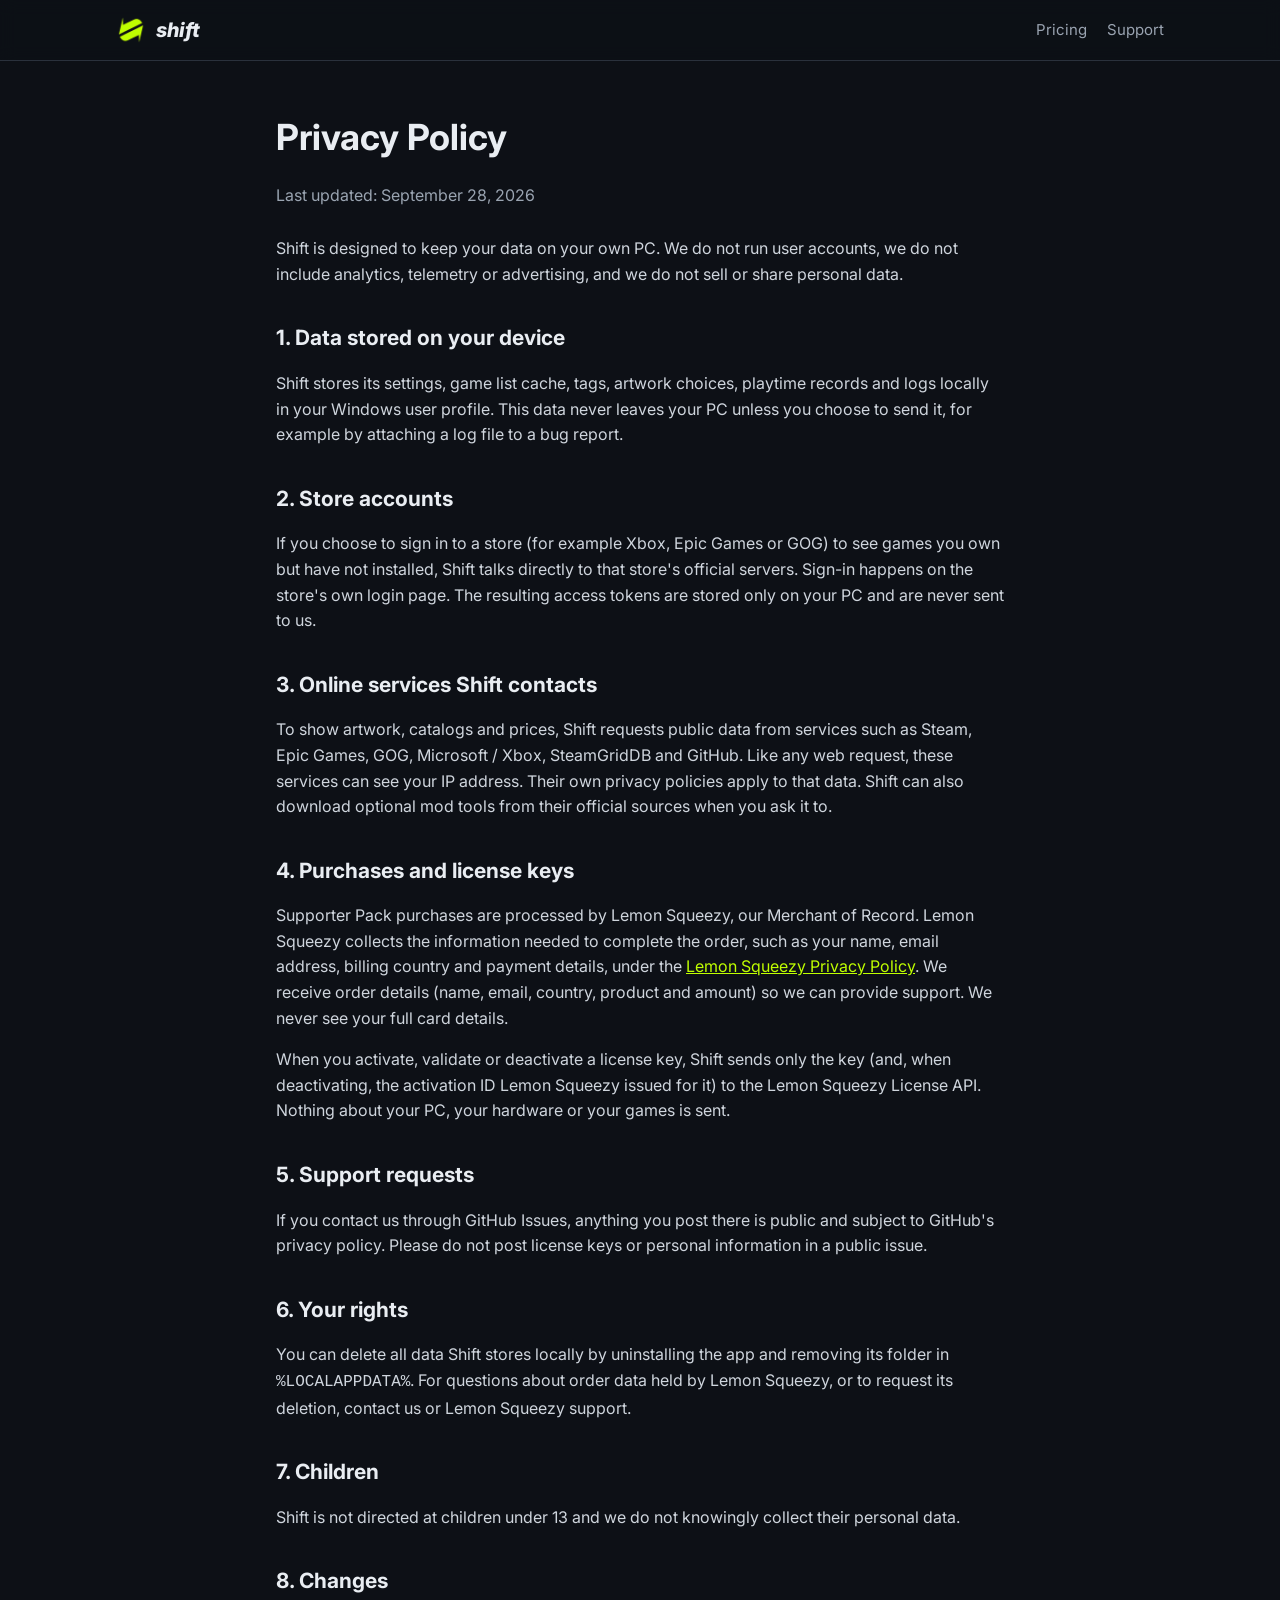
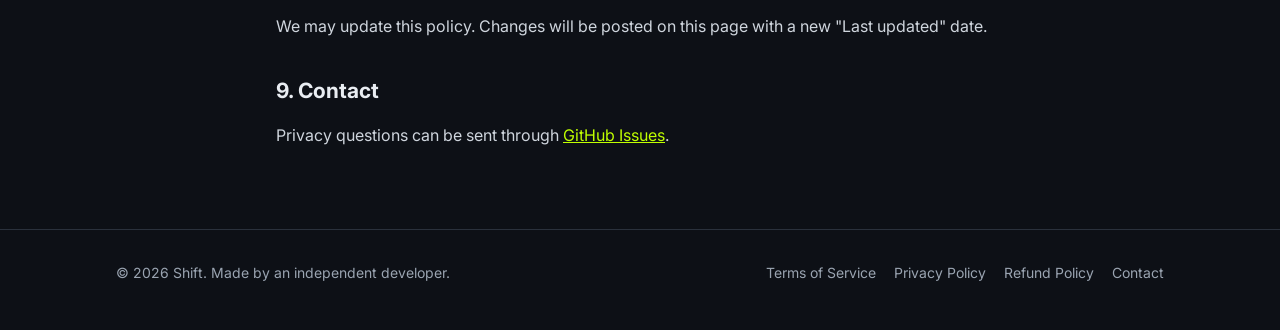
==== docs/privacy.html @ 94a2ec27 "1.1.9: website Shift untuk pendaftaran Lemon Squeezy (landing, Terms, Privacy, Refund)" ====
<!doctype html>
<html lang="en">
<head>
  <meta charset="utf-8">
  <meta name="viewport" content="width=device-width, initial-scale=1">
  <!-- noindex while the store is still under review. Remove this line once sales go live. -->
  <meta name="robots" content="noindex, nofollow">
  <title>Privacy Policy - Shift</title>
  <link rel="icon" href="img/favicon.png">
  <link href="https://fonts.googleapis.com/css2?family=Inter:ital,wght@0,400;0,700;0,800;1,800&display=swap" rel="stylesheet">
  <link rel="stylesheet" href="style.css">
</head>
<body>
<header class="top"><div class="wrap">
  <a class="brand" href="./"><img src="img/favicon.png" alt="">shift</a>
  <nav class="nav"><a href="./#pricing">Pricing</a><a href="https://github.com/red-Geck0/ShiftLauncher-releases/issues">Support</a></nav>
</div></header>

<main class="legal"><div class="wrap">
  <h1>Privacy Policy</h1>
  <p class="updated">Last updated: September 28, 2026</p>

  <p>Shift is designed to keep your data on your own PC. We do not run user accounts, we do not include analytics, telemetry or advertising, and we do not sell or share personal data.</p>

  <h2>1. Data stored on your device</h2>
  <p>Shift stores its settings, game list cache, tags, artwork choices, playtime records and logs locally in your Windows user profile. This data never leaves your PC unless you choose to send it, for example by attaching a log file to a bug report.</p>

  <h2>2. Store accounts</h2>
  <p>If you choose to sign in to a store (for example Xbox, Epic Games or GOG) to see games you own but have not installed, Shift talks directly to that store's official servers. Sign-in happens on the store's own login page. The resulting access tokens are stored only on your PC and are never sent to us.</p>

  <h2>3. Online services Shift contacts</h2>
  <p>To show artwork, catalogs and prices, Shift requests public data from services such as Steam, Epic Games, GOG, Microsoft / Xbox, SteamGridDB and GitHub. Like any web request, these services can see your IP address. Their own privacy policies apply to that data. Shift can also download optional mod tools from their official sources when you ask it to.</p>

  <h2>4. Purchases and license keys</h2>
  <p>Supporter Pack purchases are processed by Lemon Squeezy, our Merchant of Record. Lemon Squeezy collects the information needed to complete the order, such as your name, email address, billing country and payment details, under the <a href="https://www.lemonsqueezy.com/privacy">Lemon Squeezy Privacy Policy</a>. We receive order details (name, email, country, product and amount) so we can provide support. We never see your full card details.</p>
  <p>When you activate, validate or deactivate a license key, Shift sends only the key (and, when deactivating, the activation ID Lemon Squeezy issued for it) to the Lemon Squeezy License API. Nothing about your PC, your hardware or your games is sent.</p>

  <h2>5. Support requests</h2>
  <p>If you contact us through GitHub Issues, anything you post there is public and subject to GitHub's privacy policy. Please do not post license keys or personal information in a public issue.</p>

  <h2>6. Your rights</h2>
  <p>You can delete all data Shift stores locally by uninstalling the app and removing its folder in <code>%LOCALAPPDATA%</code>. For questions about order data held by Lemon Squeezy, or to request its deletion, contact us or Lemon Squeezy support.</p>

  <h2>7. Children</h2>
  <p>Shift is not directed at children under 13 and we do not knowingly collect their personal data.</p>

  <h2>8. Changes</h2>
  <p>We may update this policy. Changes will be posted on this page with a new "Last updated" date.</p>

  <h2>9. Contact</h2>
  <p>Privacy questions can be sent through <a href="https://github.com/red-Geck0/ShiftLauncher-releases/issues">GitHub Issues</a>.</p>
</div></main>

<footer><div class="wrap">
  <span>&copy; 2026 Shift. Made by an independent developer.</span>
  <div class="links"><a href="terms.html">Terms of Service</a><a href="privacy.html">Privacy Policy</a><a href="refund.html">Refund Policy</a><a href="https://github.com/red-Geck0/ShiftLauncher-releases/issues">Contact</a></div>
</div></footer>
</body>
</html>
---- docs/style.css ----
:root {
  --bg: #0d1016;
  --bg-2: #151a22;
  --card: #1a2029;
  --line: #2a313c;
  --text: #e9edf2;
  --muted: #9aa4b1;
  --accent: #c0ff00;
  --accent-ink: #11160a;
  --radius: 14px;
}

* { box-sizing: border-box; }

html { scroll-behavior: smooth; }

body {
  margin: 0;
  background: var(--bg);
  color: var(--text);
  font-family: "Inter", system-ui, -apple-system, "Segoe UI", sans-serif;
  font-size: 16px;
  line-height: 1.6;
}

a { color: var(--accent); }

img { max-width: 100%; height: auto; display: block; }

.wrap { max-width: 1080px; margin: 0 auto; padding: 0 16px; }

/* Header */
.top {
  position: sticky; top: 0; z-index: 10;
  background: rgba(13, 16, 22, 0.88);
  backdrop-filter: blur(8px);
  border-bottom: 1px solid var(--line);
}
.top .wrap { display: flex; align-items: center; gap: 24px; height: 60px; }
.brand { display: flex; align-items: center; gap: 10px; color: var(--text); text-decoration: none; font-weight: 800; font-size: 20px; font-style: italic; }
.brand img { width: 30px; height: 30px; border-radius: 7px; }
.nav { margin-left: auto; display: flex; gap: 20px; }
.nav a { color: var(--muted); text-decoration: none; font-size: 15px; }
.nav a:hover { color: var(--text); }

/* Buttons */
.btn {
  display: inline-block; padding: 12px 22px; border-radius: 999px;
  font-weight: 700; text-decoration: none; font-size: 16px;
  border: 1px solid var(--line); color: var(--text); background: var(--card);
}
.btn:hover { border-color: var(--muted); }
.btn-primary { background: var(--accent); color: var(--accent-ink); border-color: var(--accent); }
.btn-primary:hover { filter: brightness(1.08); border-color: var(--accent); }

/* Hero */
.hero { padding: 72px 0 56px; }
.hero .wrap { display: grid; grid-template-columns: 1.3fr 1fr; gap: 48px; align-items: center; }
.hero h1 { font-size: clamp(34px, 5vw, 54px); line-height: 1.1; margin: 0 0 18px; letter-spacing: -0.02em; }
.hero h1 em { color: var(--accent); font-style: italic; }
.hero p.lead { font-size: 19px; color: var(--muted); margin: 0 0 28px; }
.hero .cta { display: flex; flex-wrap: wrap; gap: 12px; }
/* The box art has its own dark backdrop; a radial mask fades its square
   edges into the page background instead of framing it. */
.hero .art img {
  width: 100%; height: auto; aspect-ratio: 1 / 1;
  -webkit-mask-image: radial-gradient(closest-side, #000 62%, transparent 100%);
  mask-image: radial-gradient(closest-side, #000 62%, transparent 100%);
}
.small { font-size: 14px; color: var(--muted); }

/* Sections */
section { padding: 56px 0; border-top: 1px solid var(--line); }
section h2 { font-size: clamp(26px, 3.4vw, 34px); margin: 0 0 10px; letter-spacing: -0.01em; }
section .sub { color: var(--muted); margin: 0 0 32px; max-width: 680px; }

.grid { display: grid; gap: 18px; grid-template-columns: repeat(3, 1fr); }
.card { background: var(--card); border: 1px solid var(--line); border-radius: var(--radius); padding: 22px; }
.card h3 { margin: 0 0 6px; font-size: 18px; }
.card p { margin: 0; color: var(--muted); font-size: 15px; }

/* Screenshot gallery */
.g-stage { position: relative; border-radius: var(--radius); overflow: hidden; border: 1px solid var(--line); background: #000; aspect-ratio: 16 / 10; }
.g-stage img { width: 100%; height: 100%; object-fit: cover; }
.g-nav {
  position: absolute; top: 50%; transform: translateY(-50%);
  width: 44px; height: 44px; border-radius: 50%; border: 1px solid rgba(255, 255, 255, 0.2);
  background: rgba(13, 16, 22, 0.7); color: var(--text); font-size: 28px; line-height: 1;
  cursor: pointer; display: grid; place-items: center; padding: 0 0 4px;
}
.g-nav:hover { border-color: var(--accent); color: var(--accent); }
.g-prev { left: 12px; }
.g-next { right: 12px; }
.g-caption { color: var(--muted); font-size: 15px; margin: 12px 0 14px; min-height: 1.6em; }
.g-thumbs { display: grid; grid-template-columns: repeat(8, 1fr); gap: 10px; }
.g-thumbs button { padding: 0; border: 2px solid transparent; border-radius: 8px; overflow: hidden; background: none; cursor: pointer; opacity: 0.55; aspect-ratio: 16 / 10; }
.g-thumbs button img { width: 100%; height: 100%; object-fit: cover; }
.g-thumbs button:hover { opacity: 0.85; }
.g-thumbs button.active { border-color: var(--accent); opacity: 1; }

/* Pricing */
.plans { display: grid; gap: 18px; grid-template-columns: 1fr 1fr; align-items: stretch; }
.plan { background: var(--card); border: 1px solid var(--line); border-radius: 18px; padding: 28px; display: flex; flex-direction: column; }
.plan.featured { border-color: var(--accent); box-shadow: 0 0 0 1px var(--accent) inset; }
.plan .name { font-weight: 800; font-size: 20px; display: flex; align-items: center; gap: 10px; }
.plan .tag { font-size: 12px; font-weight: 700; background: var(--accent); color: var(--accent-ink); padding: 2px 10px; border-radius: 999px; }
.price { margin: 14px 0 4px; display: flex; align-items: baseline; gap: 12px; flex-wrap: wrap; }
.price .now { font-size: 44px; font-weight: 800; letter-spacing: -0.02em; }
.price .was { font-size: 22px; color: var(--muted); text-decoration: line-through; }
.plan ul { padding: 0; margin: 18px 0 24px; list-style: none; }
.plan li { padding: 7px 0 7px 28px; position: relative; color: var(--text); font-size: 15px; }
.plan li::before { content: ""; position: absolute; left: 4px; top: 13px; width: 12px; height: 7px; border-left: 2px solid var(--accent); border-bottom: 2px solid var(--accent); transform: rotate(-45deg); }
.plan .btn { margin-top: auto; text-align: center; }

.faq details { background: var(--card); border: 1px solid var(--line); border-radius: var(--radius); padding: 16px 20px; margin-bottom: 12px; }
.faq summary { cursor: pointer; font-weight: 700; }
.faq details p { color: var(--muted); margin: 10px 0 0; }

/* Legal pages */
.legal { padding: 48px 0 64px; }
.legal .wrap { max-width: 760px; }
.legal h1 { font-size: 36px; margin: 0 0 6px; }
.legal h2 { font-size: 21px; margin: 34px 0 8px; }
.legal p, .legal li { color: #cfd5dd; }
.legal .updated { color: var(--muted); margin-bottom: 28px; }

/* Footer */
footer { border-top: 1px solid var(--line); padding: 32px 0 48px; color: var(--muted); font-size: 14px; }
footer .wrap { display: flex; flex-wrap: wrap; gap: 16px 28px; align-items: center; }
footer a { color: var(--muted); text-decoration: none; }
footer a:hover { color: var(--text); }
footer .links { display: flex; flex-wrap: wrap; gap: 18px; margin-left: auto; }

@media (max-width: 820px) {
  .hero .wrap { grid-template-columns: 1fr; }
  .hero .art { max-width: 360px; }
  .grid { grid-template-columns: 1fr 1fr; }
  .plans { grid-template-columns: 1fr; }
  .g-thumbs { grid-template-columns: repeat(4, 1fr); }
  .g-nav { width: 36px; height: 36px; font-size: 24px; }
  .nav a.hide-sm { display: none; }
}
@media (max-width: 520px) {
  .grid { grid-template-columns: 1fr; }
  .nav { gap: 14px; }
  footer .links { margin-left: 0; }
}
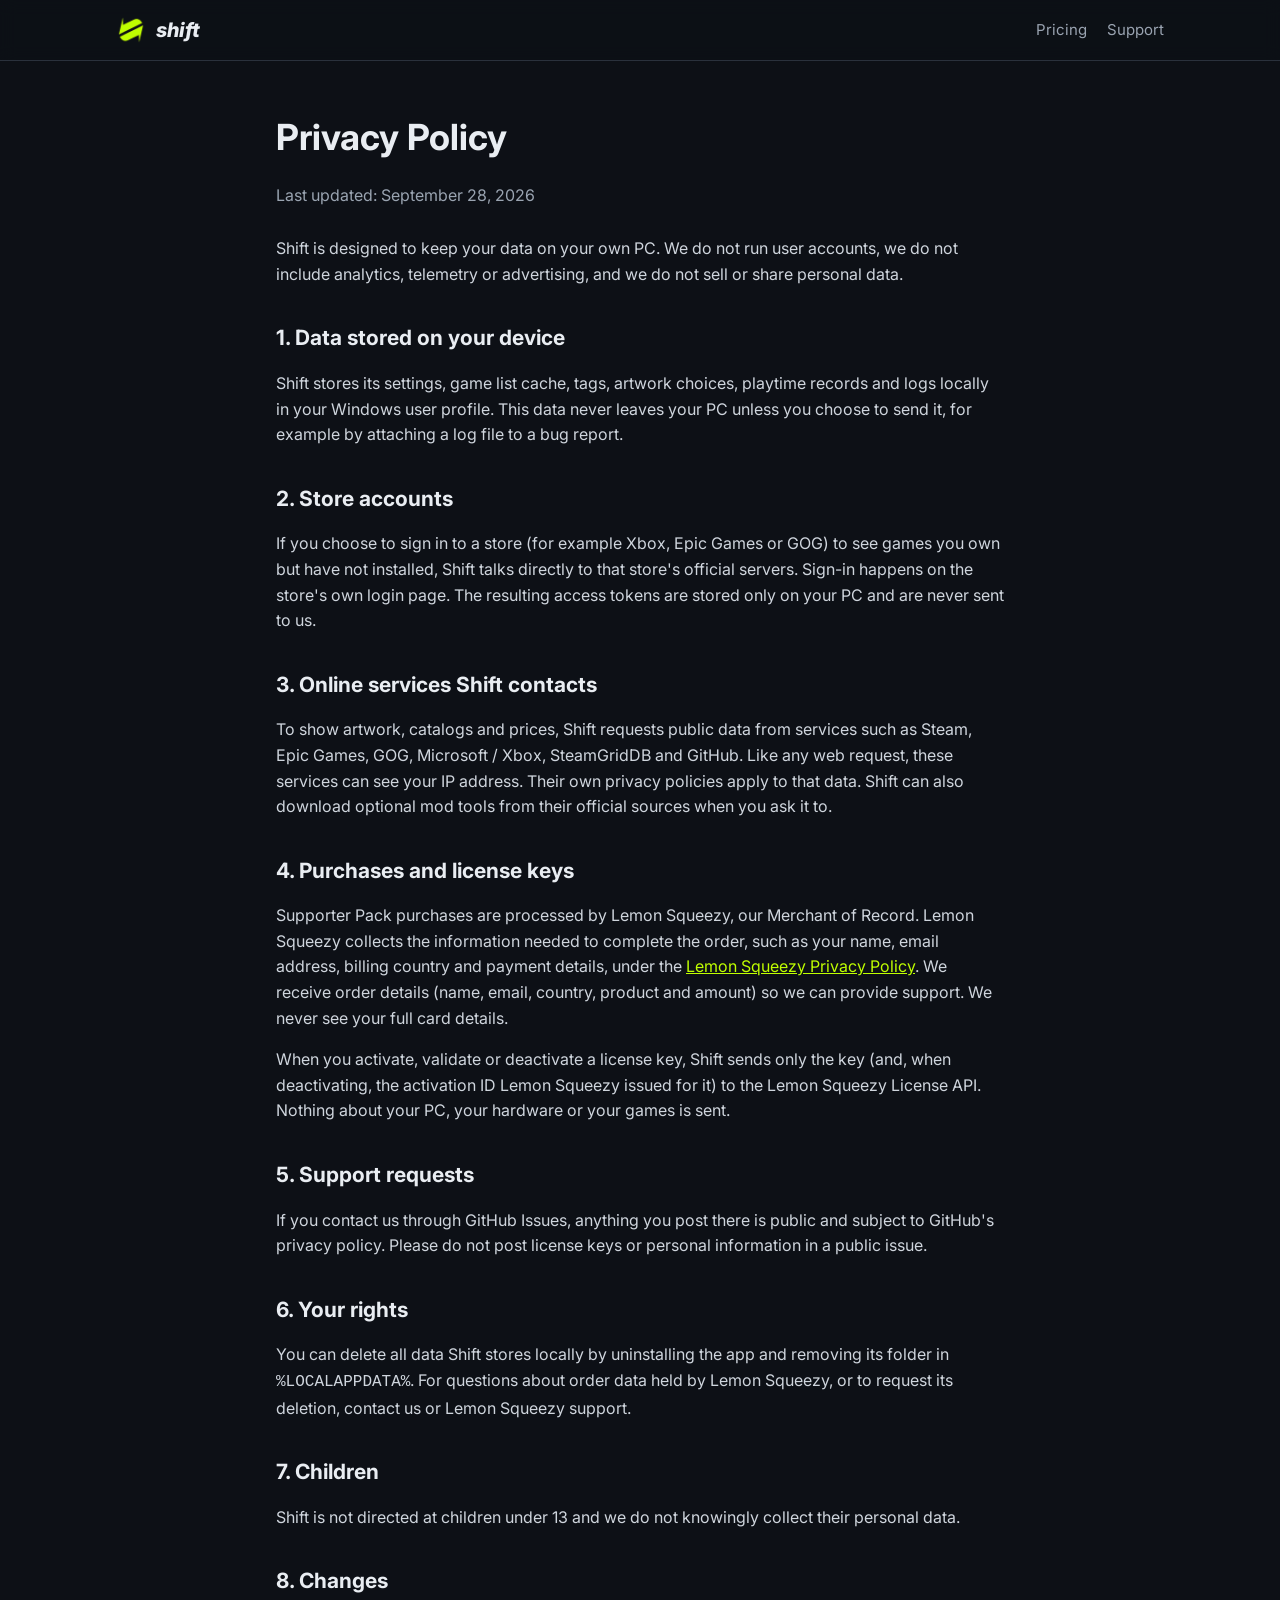
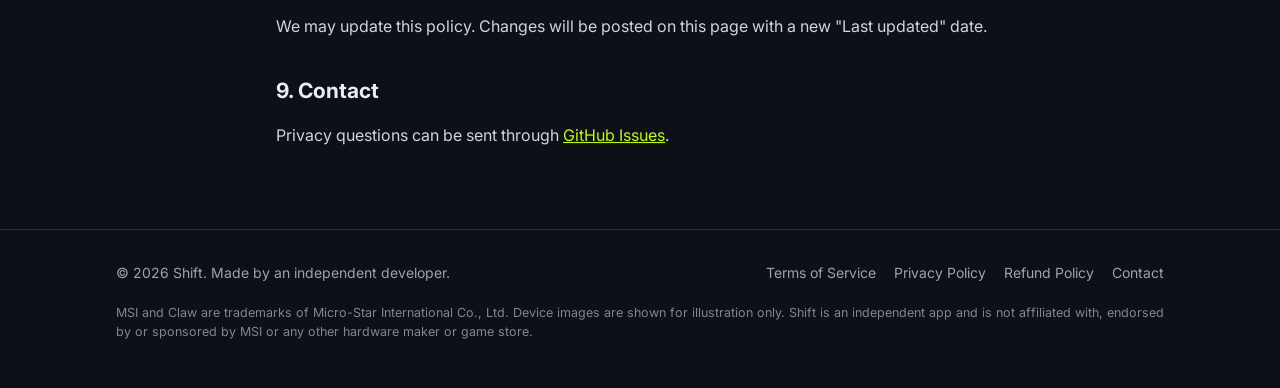
==== commit 7717117d: "1.1.9: disclaimer merek dagang MSI di footer dan Terms" ====
--- a/docs/privacy.html
+++ b/docs/privacy.html
@@ -1,59 +1,61 @@
-<!doctype html>
-<html lang="en">
-<head>
-  <meta charset="utf-8">
-  <meta name="viewport" content="width=device-width, initial-scale=1">
-  <!-- noindex while the store is still under review. Remove this line once sales go live. -->
-  <meta name="robots" content="noindex, nofollow">
-  <title>Privacy Policy - Shift</title>
-  <link rel="icon" href="img/favicon.png">
-  <link href="https://fonts.googleapis.com/css2?family=Inter:ital,wght@0,400;0,700;0,800;1,800&display=swap" rel="stylesheet">
-  <link rel="stylesheet" href="style.css">
-</head>
-<body>
-<header class="top"><div class="wrap">
-  <a class="brand" href="./"><img src="img/favicon.png" alt="">shift</a>
-  <nav class="nav"><a href="./#pricing">Pricing</a><a href="https://github.com/red-Geck0/ShiftLauncher-releases/issues">Support</a></nav>
-</div></header>
-
-<main class="legal"><div class="wrap">
-  <h1>Privacy Policy</h1>
-  <p class="updated">Last updated: September 28, 2026</p>
-
-  <p>Shift is designed to keep your data on your own PC. We do not run user accounts, we do not include analytics, telemetry or advertising, and we do not sell or share personal data.</p>
-
-  <h2>1. Data stored on your device</h2>
-  <p>Shift stores its settings, game list cache, tags, artwork choices, playtime records and logs locally in your Windows user profile. This data never leaves your PC unless you choose to send it, for example by attaching a log file to a bug report.</p>
-
-  <h2>2. Store accounts</h2>
-  <p>If you choose to sign in to a store (for example Xbox, Epic Games or GOG) to see games you own but have not installed, Shift talks directly to that store's official servers. Sign-in happens on the store's own login page. The resulting access tokens are stored only on your PC and are never sent to us.</p>
-
-  <h2>3. Online services Shift contacts</h2>
-  <p>To show artwork, catalogs and prices, Shift requests public data from services such as Steam, Epic Games, GOG, Microsoft / Xbox, SteamGridDB and GitHub. Like any web request, these services can see your IP address. Their own privacy policies apply to that data. Shift can also download optional mod tools from their official sources when you ask it to.</p>
-
-  <h2>4. Purchases and license keys</h2>
-  <p>Supporter Pack purchases are processed by Lemon Squeezy, our Merchant of Record. Lemon Squeezy collects the information needed to complete the order, such as your name, email address, billing country and payment details, under the <a href="https://www.lemonsqueezy.com/privacy">Lemon Squeezy Privacy Policy</a>. We receive order details (name, email, country, product and amount) so we can provide support. We never see your full card details.</p>
-  <p>When you activate, validate or deactivate a license key, Shift sends only the key (and, when deactivating, the activation ID Lemon Squeezy issued for it) to the Lemon Squeezy License API. Nothing about your PC, your hardware or your games is sent.</p>
-
-  <h2>5. Support requests</h2>
-  <p>If you contact us through GitHub Issues, anything you post there is public and subject to GitHub's privacy policy. Please do not post license keys or personal information in a public issue.</p>
-
-  <h2>6. Your rights</h2>
-  <p>You can delete all data Shift stores locally by uninstalling the app and removing its folder in <code>%LOCALAPPDATA%</code>. For questions about order data held by Lemon Squeezy, or to request its deletion, contact us or Lemon Squeezy support.</p>
-
-  <h2>7. Children</h2>
-  <p>Shift is not directed at children under 13 and we do not knowingly collect their personal data.</p>
-
-  <h2>8. Changes</h2>
-  <p>We may update this policy. Changes will be posted on this page with a new "Last updated" date.</p>
-
-  <h2>9. Contact</h2>
-  <p>Privacy questions can be sent through <a href="https://github.com/red-Geck0/ShiftLauncher-releases/issues">GitHub Issues</a>.</p>
-</div></main>
-
-<footer><div class="wrap">
-  <span>&copy; 2026 Shift. Made by an independent developer.</span>
-  <div class="links"><a href="terms.html">Terms of Service</a><a href="privacy.html">Privacy Policy</a><a href="refund.html">Refund Policy</a><a href="https://github.com/red-Geck0/ShiftLauncher-releases/issues">Contact</a></div>
-</div></footer>
-</body>
-</html>
+<!doctype html>
+<html lang="en">
+<head>
+  <meta charset="utf-8">
+  <meta name="viewport" content="width=device-width, initial-scale=1">
+  <!-- noindex while the store is still under review. Remove this line once sales go live. -->
+  <meta name="robots" content="noindex, nofollow">
+  <title>Privacy Policy - Shift</title>
+  <link rel="icon" href="img/favicon.png">
+  <link href="https://fonts.googleapis.com/css2?family=Inter:ital,wght@0,400;0,700;0,800;1,800&display=swap" rel="stylesheet">
+  <link rel="stylesheet" href="style.css">
+</head>
+<body>
+<header class="top"><div class="wrap">
+  <a class="brand" href="./"><img src="img/favicon.png" alt="">shift</a>
+  <nav class="nav"><a href="./#pricing">Pricing</a><a href="https://github.com/red-Geck0/ShiftLauncher-releases/issues">Support</a></nav>
+</div></header>
+
+<main class="legal"><div class="wrap">
+  <h1>Privacy Policy</h1>
+  <p class="updated">Last updated: September 28, 2026</p>
+
+  <p>Shift is designed to keep your data on your own PC. We do not run user accounts, we do not include analytics, telemetry or advertising, and we do not sell or share personal data.</p>
+
+  <h2>1. Data stored on your device</h2>
+  <p>Shift stores its settings, game list cache, tags, artwork choices, playtime records and logs locally in your Windows user profile. This data never leaves your PC unless you choose to send it, for example by attaching a log file to a bug report.</p>
+
+  <h2>2. Store accounts</h2>
+  <p>If you choose to sign in to a store (for example Xbox, Epic Games or GOG) to see games you own but have not installed, Shift talks directly to that store's official servers. Sign-in happens on the store's own login page. The resulting access tokens are stored only on your PC and are never sent to us.</p>
+
+  <h2>3. Online services Shift contacts</h2>
+  <p>To show artwork, catalogs and prices, Shift requests public data from services such as Steam, Epic Games, GOG, Microsoft / Xbox, SteamGridDB and GitHub. Like any web request, these services can see your IP address. Their own privacy policies apply to that data. Shift can also download optional mod tools from their official sources when you ask it to.</p>
+
+  <h2>4. Purchases and license keys</h2>
+  <p>Supporter Pack purchases are processed by Lemon Squeezy, our Merchant of Record. Lemon Squeezy collects the information needed to complete the order, such as your name, email address, billing country and payment details, under the <a href="https://www.lemonsqueezy.com/privacy">Lemon Squeezy Privacy Policy</a>. We receive order details (name, email, country, product and amount) so we can provide support. We never see your full card details.</p>
+  <p>When you activate, validate or deactivate a license key, Shift sends only the key (and, when deactivating, the activation ID Lemon Squeezy issued for it) to the Lemon Squeezy License API. Nothing about your PC, your hardware or your games is sent.</p>
+
+  <h2>5. Support requests</h2>
+  <p>If you contact us through GitHub Issues, anything you post there is public and subject to GitHub's privacy policy. Please do not post license keys or personal information in a public issue.</p>
+
+  <h2>6. Your rights</h2>
+  <p>You can delete all data Shift stores locally by uninstalling the app and removing its folder in <code>%LOCALAPPDATA%</code>. For questions about order data held by Lemon Squeezy, or to request its deletion, contact us or Lemon Squeezy support.</p>
+
+  <h2>7. Children</h2>
+  <p>Shift is not directed at children under 13 and we do not knowingly collect their personal data.</p>
+
+  <h2>8. Changes</h2>
+  <p>We may update this policy. Changes will be posted on this page with a new "Last updated" date.</p>
+
+  <h2>9. Contact</h2>
+  <p>Privacy questions can be sent through <a href="https://github.com/red-Geck0/ShiftLauncher-releases/issues">GitHub Issues</a>.</p>
+</div></main>
+
+<footer><div class="wrap">
+  <span>&copy; 2026 Shift. Made by an independent developer.</span>
+  <div class="links"><a href="terms.html">Terms of Service</a><a href="privacy.html">Privacy Policy</a><a href="refund.html">Refund Policy</a><a href="https://github.com/red-Geck0/ShiftLauncher-releases/issues">Contact</a></div>
+
+  <p class="disclaimer">MSI and Claw are trademarks of Micro-Star International Co., Ltd. Device images are shown for illustration only. Shift is an independent app and is not affiliated with, endorsed by or sponsored by MSI or any other hardware maker or game store.</p>
+</div></footer>
+</body>
+</html>
--- a/docs/style.css
+++ b/docs/style.css
@@ -54,19 +54,24 @@
 .btn-primary:hover { filter: brightness(1.08); border-color: var(--accent); }
 
 /* Hero */
-.hero { padding: 72px 0 56px; }
-.hero .wrap { display: grid; grid-template-columns: 1.3fr 1fr; gap: 48px; align-items: center; }
-.hero h1 { font-size: clamp(34px, 5vw, 54px); line-height: 1.1; margin: 0 0 18px; letter-spacing: -0.02em; }
+.hero { padding: 64px 0 56px; }
+.hero .wrap { display: flex; flex-direction: column; align-items: center; gap: 44px; }
+.hero-copy { text-align: center; max-width: 760px; }
+.hero h1 { font-size: clamp(34px, 5vw, 56px); line-height: 1.1; margin: 0 0 18px; letter-spacing: -0.02em; }
 .hero h1 em { color: var(--accent); font-style: italic; }
 .hero p.lead { font-size: 19px; color: var(--muted); margin: 0 0 28px; }
-.hero .cta { display: flex; flex-wrap: wrap; gap: 12px; }
-/* The box art has its own dark backdrop; a radial mask fades its square
-   edges into the page background instead of framing it. */
-.hero .art img {
-  width: 100%; height: auto; aspect-ratio: 1 / 1;
-  -webkit-mask-image: radial-gradient(closest-side, #000 62%, transparent 100%);
-  mask-image: radial-gradient(closest-side, #000 62%, transparent 100%);
+.hero .cta { display: flex; flex-wrap: wrap; gap: 12px; justify-content: center; }
+.store-badge { display: flex; flex-wrap: wrap; align-items: center; justify-content: center; gap: 10px 16px; margin-top: 22px; }
+.store-badge img { height: 52px; width: auto; }
+/* The device photo is a transparent PNG cut-out; a soft lime glow behind it
+   ties it to the brand color without drawing a frame. */
+.hero .art { position: relative; isolation: isolate; width: 100%; max-width: 980px; }
+.hero .art::before {
+  content: ""; position: absolute; inset: 10% 15%; z-index: -1;
+  background: radial-gradient(closest-side, rgba(192, 255, 0, 0.16), transparent);
+  filter: blur(30px);
 }
+.hero .art img { width: 100%; height: auto; }
 .small { font-size: 14px; color: var(--muted); }
 
 /* Sections */
@@ -132,8 +137,6 @@
 footer .links { display: flex; flex-wrap: wrap; gap: 18px; margin-left: auto; }
 
 @media (max-width: 820px) {
-  .hero .wrap { grid-template-columns: 1fr; }
-  .hero .art { max-width: 360px; }
   .grid { grid-template-columns: 1fr 1fr; }
   .plans { grid-template-columns: 1fr; }
   .g-thumbs { grid-template-columns: repeat(4, 1fr); }
@@ -145,3 +148,4 @@
   .nav { gap: 14px; }
   footer .links { margin-left: 0; }
 }
+footer .disclaimer { flex-basis: 100%; margin: 4px 0 0; font-size: 12.5px; line-height: 1.5; opacity: 0.8; }
